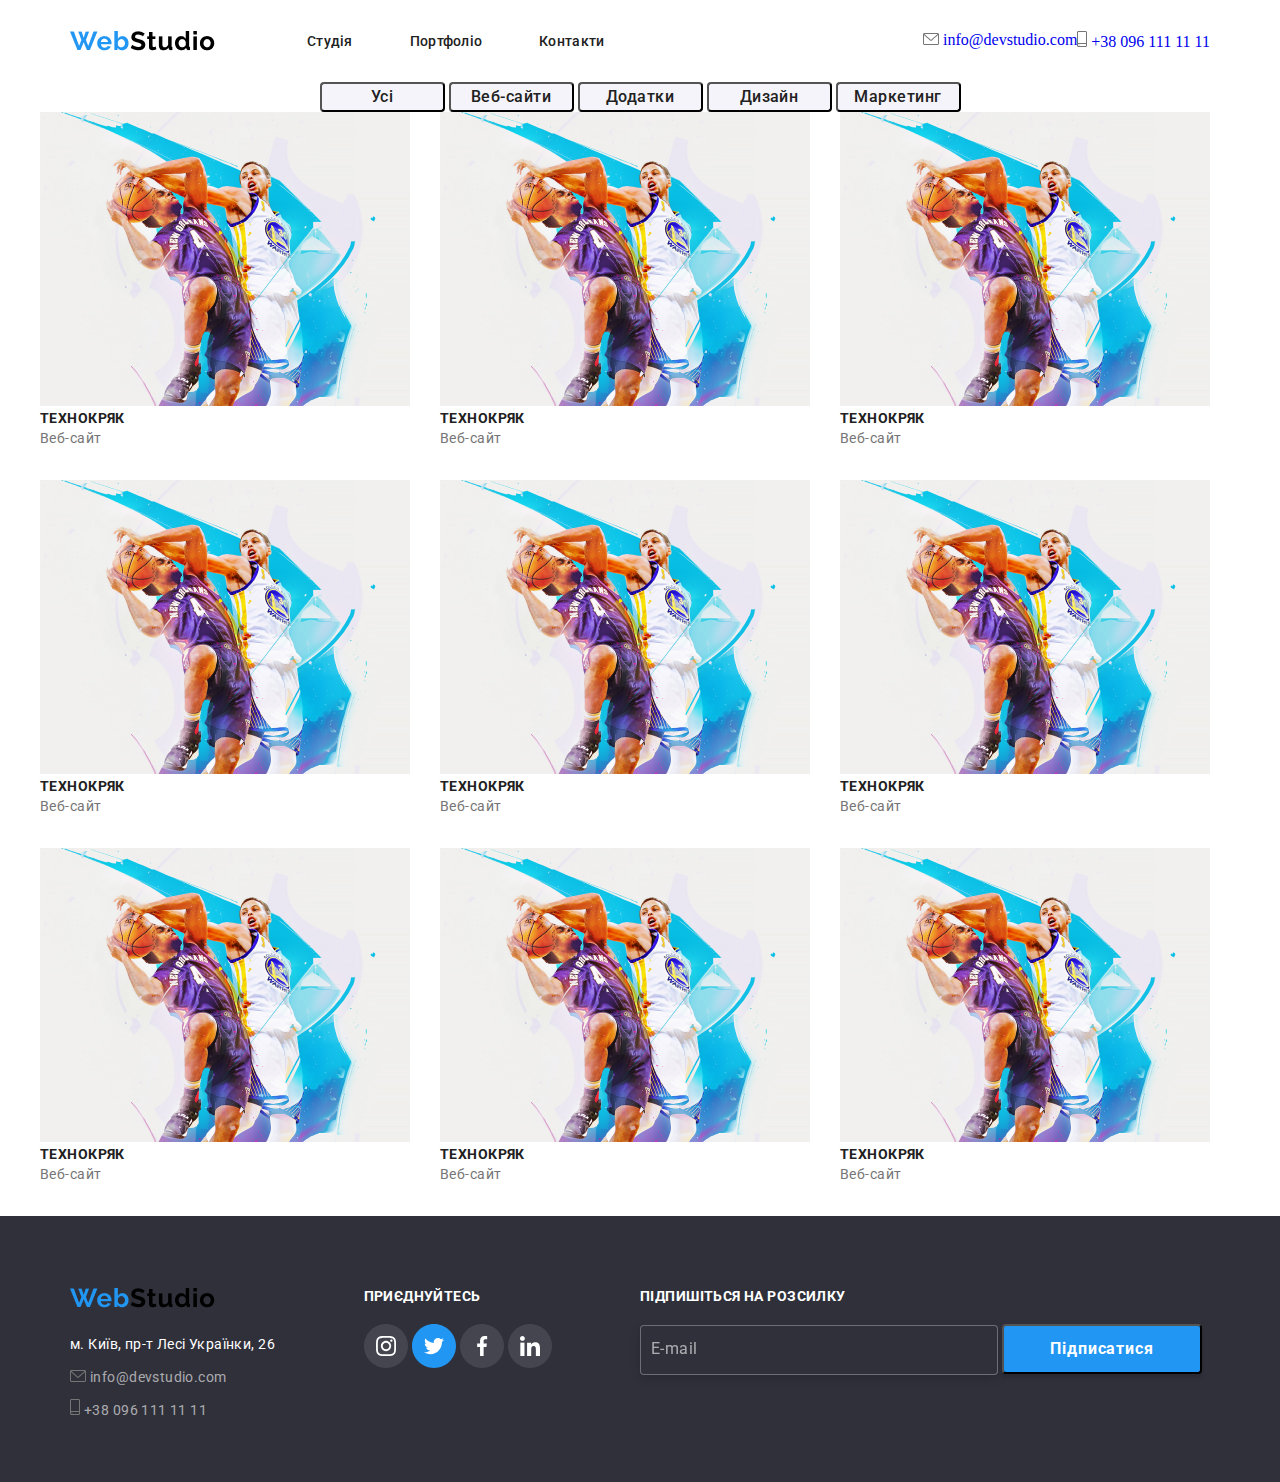
==== portfolio.html @ 963c0fd0 "add portfolio" ====
<!DOCTYPE html>
<html lang="en">
<head>
    <meta charset="UTF-8">
    <meta http-equiv="X-UA-Compatible" content="IE=edge">
    <meta name="viewport" content="width=device-width, initial-scale=1.0">
    <link href="https://fonts.googleapis.com/css2?family=Raleway:wght@700&family=Roboto:wght@300;400;500;700;900&display=swap" rel="stylesheet">
    <!-- <link href="https://fonts.googleapis.com/css2?family=Roboto:wght@300;400;500;700;900&display=swap" rel="stylesheet"> -->
    <link rel="stylesheet" href="https://cdnjs.cloudflare.com/ajax/libs/font-awesome/4.7.0/css/font-awesome.min.css">
    <link rel="stylesheet" href="css/style.css">
    <link rel="stylesheet" href="css/mobile.css">
    <title>Web studio</title>
</head>
<body>
    <header class="header">
        <div class="container">
            <div class="header-inner">
                <img src="img/WebStudio.png" class="header-logo" alt="">
                <nav class="menu">
                    <ul>
                        <li>
                            <a href="#">Студія</a>
                        </li>                     
                        <li>
                            <a href="#">Портфоліо</a>
                        </li>
                        <li>
                            <a href="#">Контакти</a>
                        </li>
                    </ul>
                </nav>
                <div class="header-contacts">
                    <div class="mail">
                        <img src="img/envelope.png" alt="">
                        <a href="mailto:info@devstudio.com">info@devstudio.com</a>
                    </div>
                    <div class="telephone">
                        <img src="img/smartphone.png" alt="">
                        <a href="tel:+380961111111">+38 096 111 11 11</a>
                    </div>                                        
                </div>
            </div>
        </div>
               <!-- mobile -->
        <div class="topnav">
            <!-- <img src="img/WebStudio.png" class="" alt=""> -->
            <a href="#home" class="active">Web<span class="logo-mobile">studio</span></a>
            <div id="myLinks">
                <a href="#news">Студія</a>
                <a href="#contact">Портфоліо</a>
                <a href="#about">Контакти</a>

            </div>
            <a href="javascript:void(0);" class="icon" onclick="myFunction()">
                <i class="fa fa-bars"></i>
            </a>
        </div>
    </header>

    <main>
        <section class="tabs">
            <div class="tab">
                <button class="tablinks">Усі</button>
                <button class="tablinks">Веб-сайти</button>
                <button class="tablinks">Додатки</button>
                <button class="tablinks">Дизайн</button>
                <button class="tablinks">Маркетинг</button>
            </div>
        </section>
            
        <section class="gallery">
            <div class="cards">
                <div class="card">
                    <img src="/img/img.jpg" alt="">
                    <h5 class="title-card">Технокряк</h5>
                    <p class="subtitle-card">Веб-сайт</p>
                </div>

                <div class="card">
                    <img src="/img/img.jpg" alt="">
                    <h5 class="title-card">Технокряк</h5>
                    <p class="subtitle-card">Веб-сайт</p>
                </div>

                <div class="card">
                    <img src="/img/img.jpg" alt="">
                    <h5 class="title-card">Технокряк</h5>
                    <p class="subtitle-card">Веб-сайт</p>
                </div>

                <div class="card">
                    <img src="/img/img.jpg" alt="">
                    <h5 class="title-card">Технокряк</h5>
                    <p class="subtitle-card">Веб-сайт</p>
                </div>

                <div class="card">
                    <img src="/img/img.jpg" alt="">
                    <h5 class="title-card">Технокряк</h5>
                    <p class="subtitle-card">Веб-сайт</p>
                </div>

                <div class="card">
                    <img src="/img/img.jpg" alt="">
                    <h5 class="title-card">Технокряк</h5>
                    <p class="subtitle-card">Веб-сайт</p>
                </div>

                <div class="card">
                    <img src="/img/img.jpg" alt="">
                    <h5 class="title-card">Технокряк</h5>
                    <p class="subtitle-card">Веб-сайт</p>
                </div>

                <div class="card">
                    <img src="/img/img.jpg" alt="">
                    <h5 class="title-card">Технокряк</h5>
                    <p class="subtitle-card">Веб-сайт</p>
                </div>

                <div class="card">
                    <img src="/img/img.jpg" alt="">
                    <h5 class="title-card">Технокряк</h5>
                    <p class="subtitle-card">Веб-сайт</p>
                </div>
            </div>
        </section>
    </main>

    <footer class="footer">
        <div class="footer__main">
            <div class="container">
                <div class="footer-inner">
                    <div class="footer-inner__item">
                        <div class="logo-footer">
                            <a href="" class="">
                                <img src="img/WebStudio.png" alt="">
                            </a>
                        </div>
                        <div class="footer-contacts">
                            <div class="adress">
                                <p>м. Київ, пр-т Лесі Українки, 26</p>
                            </div>
                            <div class="mail-footer">
                                <img src="img/envelope.png" alt="">
                                <a href="mailto:example@gmail.com">info@devstudio.com</a>
                            </div>
                            <div class="telephone-footer">
                                <img src="img/smartphone.png" alt="">
                                <a href="tel:+74951111111">+38 096 111 11 11</a>
                            </div>                                        
                        </div>
                    </div>
                    <div class="footer-inner__links">
                        <h4>Приєднуйтесь</h4>                
                        <ul>
                            <a href="#">
                                <svg width="44" height="44" viewBox="0 0 44 44" fill="none" xmlns="http://www.w3.org/2000/svg">
                                    <path d="M44 22C44 28.0751 41.5376 33.5751 37.5564 37.5563C33.5751 41.5375 28.0751 44 22 44C15.9249 44 10.4249 41.5375 6.44365 37.5563C2.46243 33.5751 0 28.0751 0 22C0 15.9248 2.46243 10.4248 6.44365 6.44362C10.4249 2.4624 15.9249 -3.05176e-05 22 -3.05176e-05C28.0751 -3.05176e-05 33.5751 2.4624 37.5564 6.44362C41.5376 10.4248 44 15.9248 44 22Z" fill="white" fill-opacity="0.1"/>
                                    <g clip-path="url(#clip0_3_13611)">
                                    <path d="M31.9804 17.8801C31.9336 16.8174 31.7617 16.0868 31.5156 15.4537C31.2616 14.7818 30.8709 14.1801 30.359 13.68C29.8589 13.1721 29.2533 12.7774 28.5891 12.5274C27.9524 12.2813 27.2256 12.1094 26.163 12.0626C25.0924 12.0118 24.7525 12 22.0371 12C19.3217 12 18.9818 12.0118 17.9152 12.0586C16.8525 12.1055 16.1219 12.2775 15.489 12.5235C14.8169 12.7774 14.2153 13.1681 13.7152 13.68C13.2073 14.1801 12.8127 14.7857 12.5626 15.4499C12.3164 16.0868 12.1446 16.8134 12.0977 17.8761C12.0469 18.9467 12.0352 19.2866 12.0352 22.002C12.0352 24.7173 12.0469 25.0572 12.0938 26.1239C12.1406 27.1865 12.3126 27.9171 12.5588 28.5502C12.8127 29.2221 13.2073 29.8238 13.7152 30.3239C14.2153 30.8318 14.8209 31.2265 15.4851 31.4765C16.1219 31.7226 16.8486 31.8945 17.9114 31.9413C18.9779 31.9883 19.3179 31.9999 22.0333 31.9999C24.7487 31.9999 25.0885 31.9883 26.1552 31.9413C27.2179 31.8945 27.9484 31.7226 28.5813 31.4765C29.9254 30.9568 30.9881 29.8941 31.5078 28.5502C31.7538 27.9133 31.9258 27.1865 31.9727 26.1239C32.0195 25.0572 32.0313 24.7173 32.0313 22.002C32.0313 19.2866 32.0273 18.9467 31.9804 17.8801ZM30.1794 26.0457C30.1364 27.0225 29.9723 27.5499 29.8356 27.9015C29.4995 28.7728 28.808 29.4643 27.9367 29.8004C27.5851 29.9372 27.0538 30.1012 26.0809 30.1441C25.026 30.1911 24.7096 30.2027 22.0411 30.2027C19.3726 30.2027 19.0522 30.1911 18.0011 30.1441C17.0244 30.1012 16.4969 29.9372 16.1453 29.8004C15.7117 29.6402 15.317 29.3862 14.9967 29.0541C14.6646 28.7298 14.4106 28.3391 14.2504 27.9055C14.1137 27.5539 13.9496 27.0225 13.9067 26.0497C13.8597 24.9948 13.8481 24.6783 13.8481 22.0097C13.8481 19.3412 13.8597 19.0209 13.9067 17.9699C13.9496 16.9932 14.1137 16.4657 14.2504 16.1141C14.4106 15.6804 14.6646 15.2859 15.0007 14.9654C15.3248 14.6333 15.7155 14.3793 16.1493 14.2192C16.5009 14.0825 17.0323 13.9184 18.0051 13.8754C19.06 13.8285 19.3765 13.8168 22.0449 13.8168C24.7174 13.8168 25.0337 13.8285 26.0848 13.8754C27.0616 13.9184 27.589 14.0825 27.9407 14.2192C28.3742 14.3793 28.7689 14.6333 29.0893 14.9654C29.4213 15.2897 29.6753 15.6804 29.8356 16.1141C29.9723 16.4657 30.1364 16.997 30.1794 17.9699C30.2263 19.0248 30.238 19.3412 30.238 22.0097C30.238 24.6783 30.2263 24.9908 30.1794 26.0457Z" fill="white"/>
                                    <path d="M22.0371 16.8642C19.2007 16.8642 16.8994 19.1654 16.8994 22.0019C16.8994 24.8385 19.2007 27.1396 22.0371 27.1396C24.8737 27.1396 27.1749 24.8385 27.1749 22.0019C27.1749 19.1654 24.8737 16.8642 22.0371 16.8642ZM22.0371 25.3346C20.197 25.3346 18.7044 23.8422 18.7044 22.0019C18.7044 20.1617 20.197 18.6692 22.0371 18.6692C23.8774 18.6692 25.3698 20.1617 25.3698 22.0019C25.3698 23.8422 23.8774 25.3346 22.0371 25.3346Z" fill="white"/>
                                    <path d="M28.5775 16.6611C28.5775 17.3235 28.0404 17.8605 27.3779 17.8605C26.7155 17.8605 26.1785 17.3235 26.1785 16.6611C26.1785 15.9986 26.7155 15.4617 27.3779 15.4617C28.0404 15.4617 28.5775 15.9986 28.5775 16.6611Z" fill="white"/>
                                    </g>
                                    <defs>
                                    <clipPath id="clip0_3_13611">
                                    <rect width="20" height="20" fill="white" transform="translate(12 12)"/>
                                    </clipPath>
                                    </defs>
                                    </svg>                            
                            </a>
                            <a href="#">
                                <svg width="44" height="44" viewBox="0 0 44 44" fill="none" xmlns="http://www.w3.org/2000/svg">
                                    <path d="M44 22C44 28.0751 41.5376 33.5751 37.5564 37.5563C33.5751 41.5375 28.0751 44 22 44C15.9249 44 10.4249 41.5375 6.44365 37.5563C2.46243 33.5751 0 28.0751 0 22C0 15.9248 2.46243 10.4248 6.44365 6.44362C10.4249 2.4624 15.9249 -3.05176e-05 22 -3.05176e-05C28.0751 -3.05176e-05 33.5751 2.4624 37.5564 6.44362C41.5376 10.4248 44 15.9248 44 22Z" fill="#2196F3"/>
                                    <g clip-path="url(#clip0_3_13605)">
                                    <path d="M32 15.7988C31.2563 16.125 30.4637 16.3412 29.6375 16.4462C30.4875 15.9388 31.1363 15.1412 31.4412 14.18C30.6488 14.6525 29.7738 14.9863 28.8412 15.1725C28.0887 14.3713 27.0162 13.875 25.8462 13.875C23.5763 13.875 21.7487 15.7175 21.7487 17.9763C21.7487 18.3012 21.7762 18.6137 21.8438 18.9112C18.435 18.745 15.4188 17.1113 13.3925 14.6225C13.0387 15.2363 12.8313 15.9388 12.8313 16.695C12.8313 18.115 13.5625 19.3737 14.6525 20.1025C13.9937 20.09 13.3475 19.8988 12.8 19.5975C12.8 19.61 12.8 19.6262 12.8 19.6425C12.8 21.635 14.2212 23.29 16.085 23.6712C15.7512 23.7625 15.3875 23.8062 15.01 23.8062C14.7475 23.8062 14.4825 23.7913 14.2337 23.7362C14.765 25.36 16.2725 26.5538 18.065 26.5925C16.67 27.6838 14.8988 28.3412 12.9813 28.3412C12.645 28.3412 12.3225 28.3263 12 28.285C13.8162 29.4563 15.9688 30.125 18.29 30.125C25.835 30.125 29.96 23.875 29.96 18.4575C29.96 18.2762 29.9538 18.1013 29.945 17.9275C30.7588 17.35 31.4425 16.6288 32 15.7988Z" fill="white"/>
                                    </g>
                                    <defs>
                                    <clipPath id="clip0_3_13605">
                                    <rect width="20" height="20" fill="white" transform="translate(12 12)"/>
                                    </clipPath>
                                    </defs>
                                    </svg>                            
                            </a>
                            <a href="#">
                                <svg width="44" height="44" viewBox="0 0 44 44" fill="none" xmlns="http://www.w3.org/2000/svg">
                                    <path d="M44 22C44 28.0751 41.5376 33.5751 37.5564 37.5563C33.5751 41.5375 28.0751 44 22 44C15.9249 44 10.4249 41.5375 6.44365 37.5563C2.46243 33.5751 0 28.0751 0 22C0 15.9248 2.46243 10.4248 6.44365 6.44362C10.4249 2.4624 15.9249 -3.05176e-05 22 -3.05176e-05C28.0751 -3.05176e-05 33.5751 2.4624 37.5564 6.44362C41.5376 10.4248 44 15.9248 44 22Z" fill="white" fill-opacity="0.1"/>
                                    <g clip-path="url(#clip0_3_13601)">
                                    <path d="M25.3309 15.3208H27.1567V12.1408C26.8417 12.0975 25.7584 12 24.4967 12C21.8642 12 20.0609 13.6558 20.0609 16.6992V19.5H17.1559V23.055H20.0609V32H23.6226V23.0558H26.4101L26.8526 19.5008H23.6217V17.0517C23.6226 16.0242 23.8992 15.3208 25.3309 15.3208Z" fill="white"/>
                                    </g>
                                    <defs>
                                    <clipPath id="clip0_3_13601">
                                    <rect width="20" height="20" fill="white" transform="translate(12 12)"/>
                                    </clipPath>
                                    </defs>
                                    </svg>                            
                            </a>
                            <a href="#">
                                <svg width="44" height="44" viewBox="0 0 44 44" fill="none" xmlns="http://www.w3.org/2000/svg">
                                    <path d="M44 22C44 28.0751 41.5376 33.5751 37.5564 37.5563C33.5751 41.5375 28.0751 44 22 44C15.9249 44 10.4249 41.5375 6.44365 37.5563C2.46243 33.5751 0 28.0751 0 22C0 15.9248 2.46243 10.4248 6.44365 6.44362C10.4249 2.4624 15.9249 -3.05176e-05 22 -3.05176e-05C28.0751 -3.05176e-05 33.5751 2.4624 37.5564 6.44362C41.5376 10.4248 44 15.9248 44 22Z" fill="white" fill-opacity="0.1"/>
                                    <g clip-path="url(#clip0_3_13595)">
                                    <path d="M31.9951 32V31.9992H32.0001V24.6642C32.0001 21.0759 31.2276 18.3117 27.0326 18.3117C25.0159 18.3117 23.6626 19.4184 23.1101 20.4675H23.0517V18.6467H19.0742V31.9992H23.2159V25.3875C23.2159 23.6467 23.5459 21.9634 25.7017 21.9634C27.8259 21.9634 27.8576 23.95 27.8576 25.4992V32H31.9951Z" fill="white"/>
                                    <path d="M12.33 18.6475H16.4766V32H12.33V18.6475Z" fill="white"/>
                                    <path d="M14.4017 12C13.0758 12 12 13.0758 12 14.4017C12 15.7275 13.0758 16.8258 14.4017 16.8258C15.7275 16.8258 16.8033 15.7275 16.8033 14.4017C16.8025 13.0758 15.7267 12 14.4017 12V12Z" fill="white"/>
                                    </g>
                                    <defs>
                                    <clipPath id="clip0_3_13595">
                                    <rect width="20" height="20" fill="white" transform="translate(12 12)"/>
                                    </clipPath>
                                    </defs>
                                    </svg>                            
                            </a>
                        </ul>
                    </div>
                    <div class="footer__email">
                        <h4>Підпишіться на розсилку</h4>
                        <div class="footer__email-wrapper">
                            <div class="email-form">
                                <form>
                                    <input class="input" type="text" placeholder="E-mail" name="username" >
                                    <button class="button-email">Підписатися</button>
                                </form>
                            </div>
                        </div>
                    </div>
                </div>
            </div>
        </div>
    </footer>

    <script type="text/javascript" src="js/main.js"></script>    
</body>
</html>
---- css/style.css ----
*{
    margin: 0;
    padding: 0;
    box-sizing: border-box;
}

h1{
    font-family: 'Roboto', sans-serif;
    width: 696px;
    max-width: 100%;
    font-style: normal;
    font-weight: 900;
    font-size: 44px;
    line-height: 1.36;
    text-align: center;
    letter-spacing: 0.06em;
    text-transform: uppercase;
    color: #FFFFFF;
}

@media only screen and (max-width: 1440px) {
    h1 {
        font-size: 36px;
    }
}

@media only screen and (max-width: 991px) {
    h1 {
        font-size: 28px;
    }
}

@media only screen and (max-width: 576px) {
    h1 {
        font-size: 24px;
    }
}


h2{
    font-family: 'Roboto', sans-serif;
    font-weight: 700;
    font-size: 36px;
    line-height: 42px;
    text-align: center;
    letter-spacing: 0.03em;
    color: #212121;
}

h3{
    font-family: 'Roboto', sans-serif;
    font-weight: 700;
    font-size: 14px;
    line-height: 16px;
    text-align: center;
    letter-spacing: 0.03em;
    text-transform: uppercase;
    /* color: #FFFFFF; */
}

h4{
    font-family: 'Roboto';
    font-weight: 700;
    font-size: 14px;
    line-height: 16px;
    letter-spacing: 0.03em;
    text-transform: uppercase;
    color: #FFFFFF;
}

h5{
    font-family: 'Roboto', sans-serif;
    font-weight: 700;
    font-size: 14px;
    line-height: 16px;
    letter-spacing: 0.03em;
    text-transform: uppercase;
    color: #212121;
}

p{
    font-family: 'Roboto', sans-serif;
    font-weight: 400;
    font-size: 14px;
    line-height: 24px;
    letter-spacing: 0.03em;
    color: #757575;
}

span{

}

a{
    text-decoration: none;
}

.button{
    font-family: 'Roboto';
    font-weight: 700;
    font-size: 16px;
    line-height: 30px;
    width: 216px;
    height: 50px;
    padding: 10px 32px 10px 32px;
    background: #2196F3;
    box-shadow: 0px 4px 4px rgba(0, 0, 0, 0.15);
    border-radius: 4px;
    color: white;
}

.container{
    margin: 0 auto;
    width: 1170px;
    max-width: 100%;
    padding-left: 15px;
    padding-right: 15px;
}

.section__heading{
    padding-bottom: 50px;
}

/* Header */
/* .header{
    position: relative;
} */
.header-logo{
    margin-right: 92px;
}
.menu > ul > li{
    display: inline-block;
}
.menu{
    margin-top: 32px;
    margin-bottom: 32px;
    margin-right: 315px; 
}

.menu > ul > li {
    margin-right: 53px; 
}

.menu > ul > li:last-child {
    margin-right: 0;
}
.menu > ul > li > a{
    font-family: 'Roboto';
    font-weight: 500;
    font-size: 14px;
    line-height: 16px;
    letter-spacing: 0.02em;
    color: #212121;
    text-decoration: none;
}

.header-inner{
    display: flex;
    flex-wrap: wrap;
    align-items: center;    
}

.header-contacts{
    display: flex;
    flex-wrap: wrap;
    margin-left: auto;
}

.topnav{
    display: none;
}
@media screen and (max-width: 991px) {
    .header-inner {
       display: none;
    }
    .topnav{
        display: block;
        position: relative;
    }
}


/* Hero */
.hero{
    position: relative;
    height: 0;
    padding-bottom: 37.5%; /* = height from design / width from design */
    background-image: url("../img/bg.jpg");
    background-repeat: no-repeat;
    background-size: cover;
    background-position: center;
}

@media only screen and (max-width: 768px) {
    .hero {
        padding-bottom: 100%;
    }
}

.hero__text{
    text-align: center;
    position: absolute;
    top: 50%;
    left: 50%;
    transform: translate(-50%, -50%);
    max-width: 100%;
}

@media only screen and (max-width: 576px) {
    .hero__text {
        padding-left: 15px;
        padding-right: 15px;
    }

    .hero__text br{
        display: none;
    }
}

.hero-title{
    margin-bottom: 30px;
}

/* Features */

.features{
    padding-top: 94px;
    padding-bottom: 94px;
}

.features__block-item{
    display: flex;
    flex-wrap: wrap;
    margin-left: -15px;
    margin-right: -15px;
}

.features__item {
    width: 270px;
    max-width: calc(100% / 4);
    flex: 1 1 auto;
    padding-left: 15px;
    padding-right: 15px;
}

@media only screen and (max-width: 991px) {
    .features .container {
        width: calc(270px * 2);
        max-width: 100%;
    }
    .features__item {
        max-width: calc(100% / 2);
        flex: 1 1 100%;
        padding-bottom: 35px;
    }
}

@media only screen and (max-width: 576px) {
    .features__item {
        max-width: 100%;
    }
}

.box-icon{
    display: flex;
    align-items: center;
    justify-content: center;
    margin-bottom: 30px;
    width: 270px;
    max-width: 100%;
    height: 120px;
    background-color: #F5F4FA;

}

@media only screen and (max-width: 576px) {
    .box-icon {
        width: 100%;
    }
}

.features__item-content h5{
    margin-bottom: 10px;
}

@media only screen and (max-width: 576px) {
    .features__item-content h5{
        text-align: center;
    }
}

/* work */

.work{
    padding-bottom: 94px;
}

.work__item-wrapper{
    display: flex;
    flex-wrap: wrap;
    margin-left: -10px;
    margin-right: -10px;
}
@media only screen and (max-width: 576px) {
    .work-project{
        margin-bottom: 10px;
    }
    .work-project img{
        width: 100%;
    }
    .work-project-inner{
        width: 100%;
    }
}


.work-project{
    position: relative;
    width: 370px;
    max-width: 100%;
    padding-left: 10px;
    padding-right: 10px;
    flex: 1 1 auto;
}

.work-project-inner{
    position: absolute;
    bottom: 0px;
    padding: 27px 107px 27px 107px;
    width: 370px;
    max-width: 100%;
    background: rgba(47, 48, 58, 0.8);
    color: #FFFFFF;
}

@media only screen and (max-width: 991px) {
    .work-project-inner{
        width: calc(100% - 20px); /* 100% width - ( padding  * 2)*/
    }
}

/* team */

.team{
    padding-top: 94px;
    padding-bottom: 94px;
    background: #F5F4FA;
}

.team__item-wrapper{
    display: flex;
    flex-wrap: wrap;
    justify-content: space-between;
    margin-right: -15px;
    margin-left: -15px;

}

.team-expert{
    text-align: center;
    width: calc(100% / 4);
    max-width: 100%;
    
    padding-right: 15px;
    padding-left: 15px;
    
}

@media only screen and (max-width: 1160px) {
    .team-expert {
        width: calc(100% / 2);
        padding-bottom: 30px;
    }
}


.team-expert__inner {
    background: #FFFFFF;
    box-shadow: 0px 1px 3px rgba(0, 0, 0, 0.12), 0px 1px 1px rgba(0, 0, 0, 0.14), 0px 2px 1px rgba(0, 0, 0, 0.2);
    padding-bottom: 30px;
    border-radius: 0px 0px 4px 4px;
}

.photo-expert{
    /* width: 270px; */
    max-width: 100%;
    /* margin-bottom: 30px;
    border-radius: 0px; */
}


.social-links a:hover{
    background-color: red;
}
.expert-title{
    margin-top: 30px;
    margin-bottom: 10px;
    color: #000;
}

.expert-subtitle{
    margin-bottom: 16px;
}

@media only screen and (max-width: 576px) {
    .team__item-wrapper{
        /* align-items: center; */
        flex-direction: column;        
    }
    .team-expert{
        width: 100%;
        margin-bottom: 20px;
    }
    .photo-expert{
        width: 100%;
    }
}

/* clients */

.clients{
    padding-top: 94px;
    padding-bottom: 94px;
}

.clients__item-wrapper{
    display: flex;
    flex-wrap: wrap;
    margin-left: -10px;
    margin-right: -10px;
}

.clients__block{
    padding-left: 10px;
    padding-right: 10px;
    width: calc(100% / 6);
}

@media only screen and (max-width: 991px) {
    .clients__block{
        width: calc(100% / 3);
        padding-bottom: 20px;
    }
}

@media only screen and (max-width: 576px) {
    .clients__block{
        width: calc(100% / 2);
    }
}

.clients__item{
    padding: 16px 32px 16px 32px;
    display: flex;
    align-items: center;
    justify-content: center;
    height: auto;
    border: 1px solid #AFB1B8;
    border-radius: 4px;
    flex: 1 1 auto;    
}

.clients__item img {
    width: 100%;
    height: auto;
    max-height: 60px;
    object-fit: contain;
}


@media only screen and (max-width: 576px) {
    .clients__item-wrapper{
        justify-content: center;
    }
    .clients__item{
        
    }
    .clients__block{
        padding-bottom: 10px;
    }
}  

/* footer */
.footer{
    background: #2F303A;
}

.footer-inner{
    display: flex;
    flex-wrap: wrap;
    justify-content: space-between;
    padding-top: 72px;
    padding-bottom: 60px;
}

.footer-inner__item{

}

.logo-footer{
    /* position: absolute;
    padding-top: 60px;*/
    padding-bottom: 20px; 
}

.adress{
    padding-bottom: 9px;
    
}

.adress p{
    font-family: 'Roboto';
    font-style: normal;
    font-weight: 400;
    font-size: 14px;
    line-height: 24px;
    letter-spacing: 0.03em;
    color: #FFFFFF;
}

.mail-footer{
    padding-bottom: 9px;
}

.footer-contacts a{
    font-family: 'Roboto';
    font-style: normal;
    font-weight: 400;
    font-size: 14px;
    line-height: 24px;
    letter-spacing: 0.03em;
    color: rgba(255, 255, 255, 0.6);
}

.footer-inner__links{
    /* padding-top: 72px; */
}

.footer-inner__links h4{
    padding-bottom: 20px;
}

.footer__email{
    /* padding-top: 72px; */
    width: 570px;
    max-width: 100%;
}

.footer__email h4{
    padding-bottom: 20px;
}

.input{
    width: 358px;
    height: 50px;
    border: 1px solid rgba(255, 255, 255, 0.3);
    filter: drop-shadow(0px 4px 4px rgba(0, 0, 0, 0.15));
    border-radius: 4px;
    background: #2F303A;
}

.button-email{
    font-family: 'Roboto';
    font-weight: 700;
    font-size: 16px;
    line-height: 30px;
    align-items: center;
    text-align: center;
    letter-spacing: 0.06em;
    color: #FFFFFF;
    width: 200px;
    height: 50px;
    background: #2196F3;
    box-shadow: 0px 4px 4px rgba(0, 0, 0, 0.15);
    border-radius: 4px;
}

::placeholder {    
    font-family: 'Roboto';
    font-weight: 400;
    font-size: 16px;
    line-height: 20px;
    display: flex;
    align-items: center;
    letter-spacing: 0.03em;
    color: rgba(255, 255, 255, 0.6);
    padding-left: 10px;
}

@media only screen and (max-width: 576px) {
    .footer-inner{
        align-items: center;
        flex-direction: column;
    }
    .footer-inner__item{
        padding-bottom: 60px;
    }
    .footer-inner__links{
        padding-bottom: 60px;
    }
    .email-form{
        align-items: center;
    }
    .footer__email h4{
        justify-content: center;
    }
} 

.tabs{
    display: flex;
    flex-wrap: wrap;
    justify-content: center;
}

.tablinks{
    width: 125px;
    background: #F5F4FA;
    border-radius: 4px;
    font-family: 'Roboto';
    font-style: normal;
    font-weight: 500;
    font-size: 16px;
    line-height: 26px;
    /* identical to box height, or 162% */

    text-align: center;
    letter-spacing: 0.03em;

    color: #212121;
}

.cards{
    display: flex;
    flex-wrap: wrap;
    justify-content: center;
}

.card{
    margin-right: 30px;
    margin-bottom: 30px;
}
---- css/mobile.css ----
.mobile-container {
  max-width: 480px;
  margin: auto;
  background-color: #555;
  height: 500px;
  color: white;
  border-radius: 10px;
}

.topnav {
  overflow: hidden;
  /* background-color: #333; */
  background-color: #fff;
  position: relative;
}

.topnav #myLinks {
  display: none;
}

.topnav a {
  padding: 14px 16px;
  text-decoration: none;
  display: block;
  font-family: 'Raleway';
  font-weight: 700;
  font-size: 24px;
  line-height: 28px;
  letter-spacing: 0.03em;
  color: #2196F3;
}

.myLinks a{
  font-family: 'Roboto';
  font-weight: 500;
  font-size: 40px;
  line-height: 47px;
  letter-spacing: 0.02em;
  color: #212121;
}

.topnav a.icon {
  background: black;
  display: block;
  position: absolute;
  right: 0;
  top: 0;
}

.topnav a:hover {
  background-color: #ddd;
  color: black;
}

.active {
  /* background-color: #ECECEC; */
  background-color: #fff;
  color: black;
}

.logo-mobile{
  font-family: 'Raleway';
  font-style: normal;
  font-weight: 700;
  font-size: 24px;
  line-height: 28px;
  letter-spacing: 0.03em;
  color: black;
}
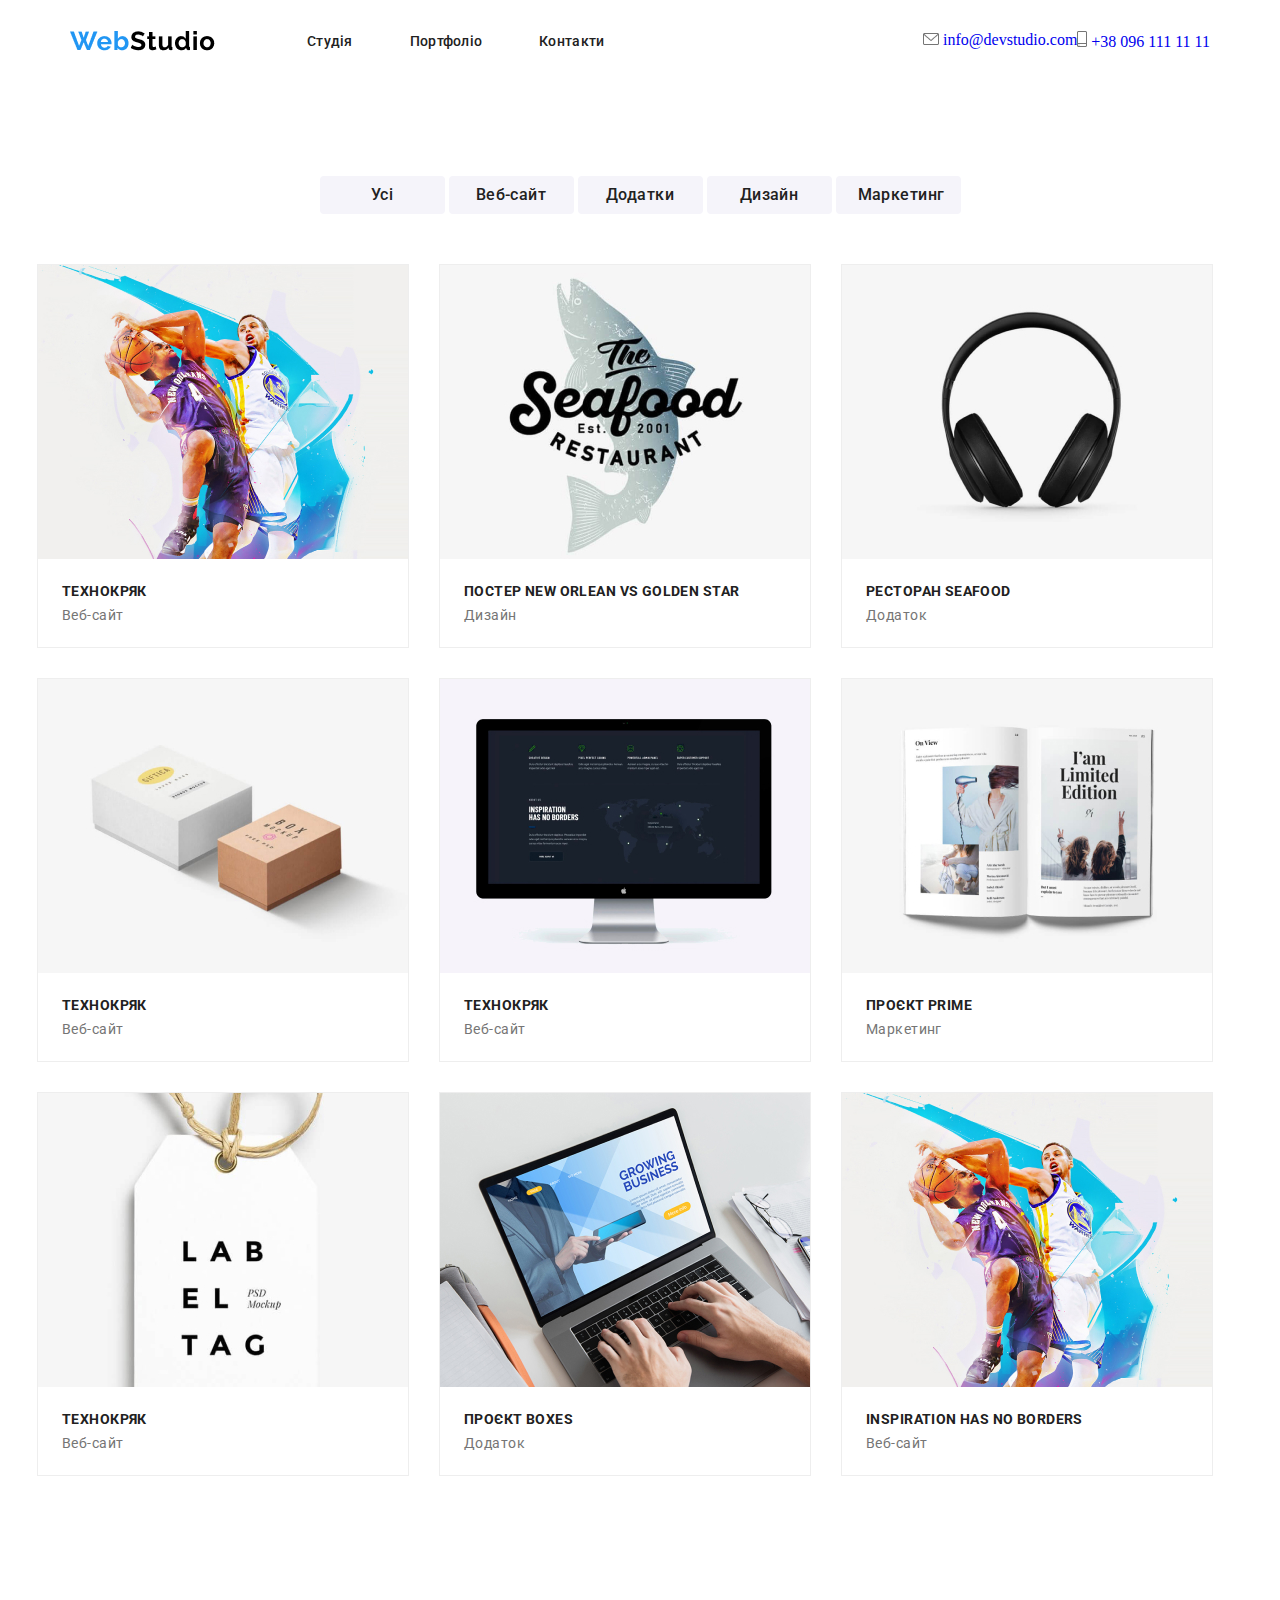
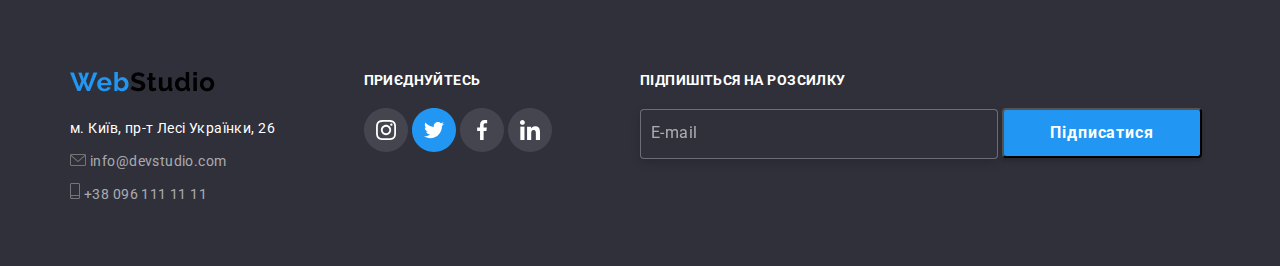
==== commit 72f48739: "add img to portfolio" ====
--- a/portfolio.html
+++ b/portfolio.html
@@ -61,7 +61,7 @@
         <section class="tabs">
             <div class="tab">
                 <button class="tablinks">Усі</button>
-                <button class="tablinks">Веб-сайти</button>
+                <button class="tablinks">Веб-сайт</button>
                 <button class="tablinks">Додатки</button>
                 <button class="tablinks">Дизайн</button>
                 <button class="tablinks">Маркетинг</button>
@@ -71,56 +71,56 @@
         <section class="gallery">
             <div class="cards">
                 <div class="card">
-                    <img src="/img/img.jpg" alt="">
-                    <h5 class="title-card">Технокряк</h5>
-                    <p class="subtitle-card">Веб-сайт</p>
-                </div>
-
-                <div class="card">
-                    <img src="/img/img.jpg" alt="">
-                    <h5 class="title-card">Технокряк</h5>
-                    <p class="subtitle-card">Веб-сайт</p>
-                </div>
-
-                <div class="card">
-                    <img src="/img/img.jpg" alt="">
-                    <h5 class="title-card">Технокряк</h5>
-                    <p class="subtitle-card">Веб-сайт</p>
-                </div>
-
-                <div class="card">
-                    <img src="/img/img.jpg" alt="">
-                    <h5 class="title-card">Технокряк</h5>
-                    <p class="subtitle-card">Веб-сайт</p>
-                </div>
-
-                <div class="card">
-                    <img src="/img/img.jpg" alt="">
-                    <h5 class="title-card">Технокряк</h5>
-                    <p class="subtitle-card">Веб-сайт</p>
-                </div>
-
-                <div class="card">
-                    <img src="/img/img.jpg" alt="">
-                    <h5 class="title-card">Технокряк</h5>
-                    <p class="subtitle-card">Веб-сайт</p>
-                </div>
-
-                <div class="card">
-                    <img src="/img/img.jpg" alt="">
-                    <h5 class="title-card">Технокряк</h5>
-                    <p class="subtitle-card">Веб-сайт</p>
-                </div>
-
-                <div class="card">
-                    <img src="/img/img.jpg" alt="">
-                    <h5 class="title-card">Технокряк</h5>
-                    <p class="subtitle-card">Веб-сайт</p>
-                </div>
-
-                <div class="card">
-                    <img src="/img/img.jpg" alt="">
-                    <h5 class="title-card">Технокряк</h5>
+                    <img class="img-card" src="/img/img.jpg" alt="">
+                    <h5 class="title-card">Технокряк</h5>
+                    <p class="subtitle-card">Веб-сайт</p>
+                </div>
+
+                <div class="card">
+                    <img class="img-card" src="/img/img (1).jpg" alt="">
+                    <h5 class="title-card">Постер New Orlean vs Golden Star</h5>
+                    <p class="subtitle-card">Дизайн</p>
+                </div>
+
+                <div class="card">
+                    <img class="img-card" src="/img/img (2).jpg" alt="">
+                    <h5 class="title-card">Ресторан Seafood</h5>
+                    <p class="subtitle-card">Додаток</p>
+                </div>
+
+                <div class="card">
+                    <img class="img-card" src="/img/img (3).jpg" alt="">
+                    <h5 class="title-card">Технокряк</h5>
+                    <p class="subtitle-card">Веб-сайт</p>
+                </div>
+
+                <div class="card">
+                    <img class="img-card" src="/img/img (4).jpg" alt="">
+                    <h5 class="title-card">Технокряк</h5>
+                    <p class="subtitle-card">Веб-сайт</p>
+                </div>
+
+                <div class="card">
+                    <img class="img-card" src="/img/img (5).jpg" alt="">
+                    <h5 class="title-card">Проєкт Prime</h5>
+                    <p class="subtitle-card">Маркетинг</p>
+                </div>
+
+                <div class="card">
+                    <img class="img-card" src="/img/img (6).jpg" alt="">
+                    <h5 class="title-card">Технокряк</h5>
+                    <p class="subtitle-card">Веб-сайт</p>
+                </div>
+
+                <div class="card">
+                    <img class="img-card" src="/img/img (7).jpg" alt="">
+                    <h5 class="title-card">Проєкт Boxes</h5>
+                    <p class="subtitle-card">Додаток</p>
+                </div>
+
+                <div class="card">
+                    <img class="img-card" src="/img/img.jpg" alt="">
+                    <h5 class="title-card">Inspiration has no Borders</h5>
                     <p class="subtitle-card">Веб-сайт</p>
                 </div>
             </div>
--- a/css/style.css
+++ b/css/style.css
@@ -87,9 +87,6 @@
     color: #757575;
 }
 
-span{
-
-}
 
 a{
     text-decoration: none;
@@ -122,9 +119,7 @@
 }
 
 /* Header */
-/* .header{
-    position: relative;
-} */
+
 .header-logo{
     margin-right: 92px;
 }
@@ -179,7 +174,13 @@
     }
 }
 
-
+.mail{
+    color: #757575;
+}
+
+.telephone-nav{
+    color: #757575;
+}
 /* Hero */
 .hero{
     position: relative;
@@ -587,6 +588,12 @@
     padding-left: 10px;
 }
 
+.email-form{
+    display: flex;
+    justify-content: center;
+    flex-direction: column;
+}
+
 @media only screen and (max-width: 576px) {
     .footer-inner{
         align-items: center;
@@ -606,6 +613,8 @@
     }
 } 
 
+/* Portfolio */
+
 .tabs{
     display: flex;
     flex-wrap: wrap;
@@ -614,6 +623,9 @@
 
 .tablinks{
     width: 125px;
+    padding: 6px 22px;
+    margin-bottom: 50px;
+    margin-top: 94px;
     background: #F5F4FA;
     border-radius: 4px;
     font-family: 'Roboto';
@@ -621,11 +633,9 @@
     font-weight: 500;
     font-size: 16px;
     line-height: 26px;
-    /* identical to box height, or 162% */
-
     text-align: center;
     letter-spacing: 0.03em;
-
+    border: #F5F4FA;
     color: #212121;
 }
 
@@ -633,9 +643,26 @@
     display: flex;
     flex-wrap: wrap;
     justify-content: center;
+    margin-bottom: 94px;
 }
 
 .card{
     margin-right: 30px;
     margin-bottom: 30px;
+    background: #FFFFFF;
+    border: 1px solid #EEEEEE;
+}
+
+.img-card{
+    margin-bottom: 20px;
+}
+
+.title-card{
+    margin-bottom: 4px;
+    margin-left: 24px;
+}
+
+.subtitle-card{
+    margin-bottom: 20px;
+    margin-left: 24px;
 }